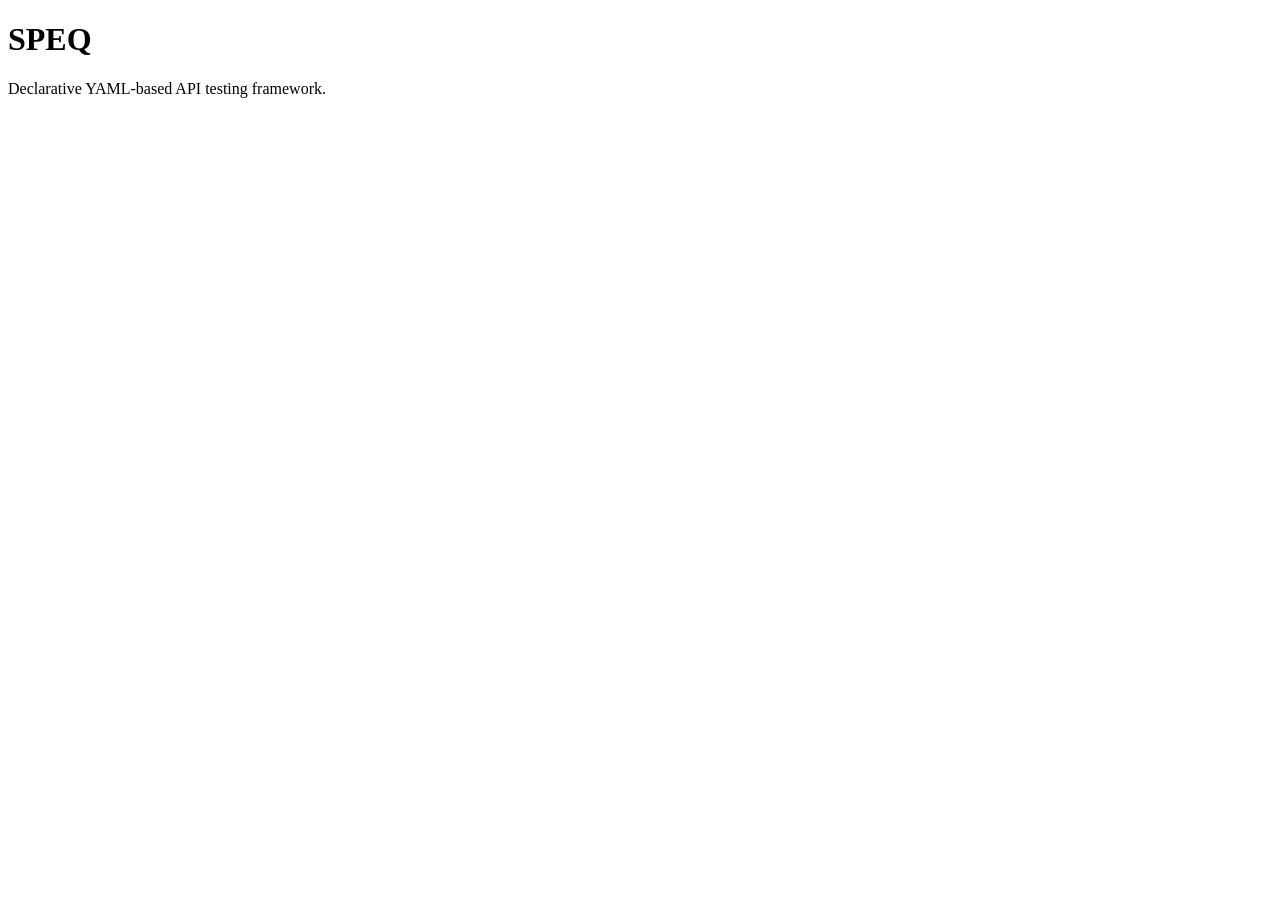
==== index.html @ 20cd374a "chore: initialize GitHub Pages site Co-authored-by: Cursor <cursoragent@cursor.com>" ====
<!doctype html>
<html lang="en">
  <head>
    <meta charset="utf-8">
    <meta name="viewport" content="width=device-width, initial-scale=1">
    <title>SPEQ</title>
  </head>
  <body>
    <main>
      <h1>SPEQ</h1>
      <p>Declarative YAML-based API testing framework.</p>
    </main>
  </body>
</html>
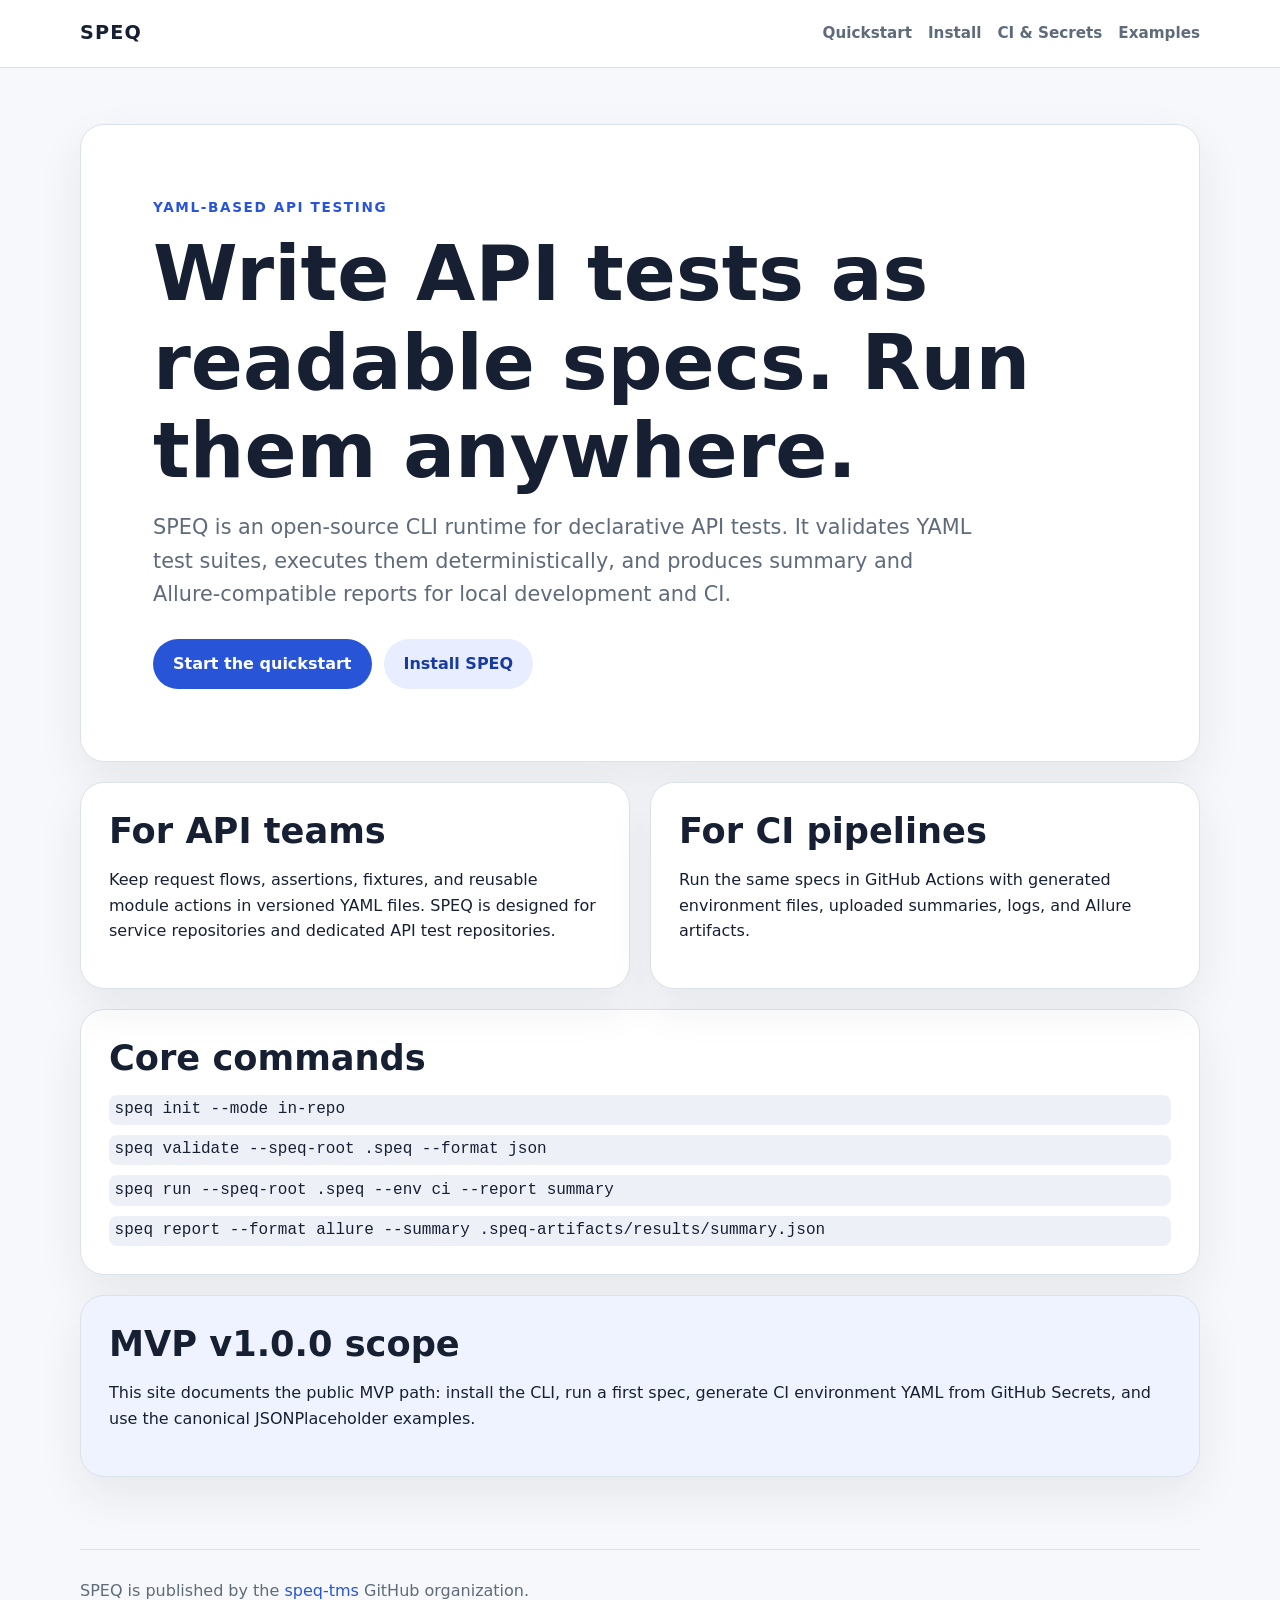
==== commit 6b77cddd: "chore: add MVP GitHub Pages site Publish the static v1.0.0 documentation scaffold with install, quic" ====
--- a/index.html
+++ b/index.html
@@ -3,12 +3,76 @@
   <head>
     <meta charset="utf-8">
     <meta name="viewport" content="width=device-width, initial-scale=1">
-    <title>SPEQ</title>
+    <meta name="description" content="SPEQ is a declarative YAML-based API testing CLI for local and CI workflows.">
+    <title>SPEQ - Declarative API Testing</title>
+    <link rel="stylesheet" href="assets/styles.css">
   </head>
   <body>
+    <header class="site-header">
+      <nav class="nav" aria-label="Main navigation">
+        <a class="brand" href="index.html">SPEQ</a>
+        <div class="nav-links">
+          <a href="quickstart.html">Quickstart</a>
+          <a href="install.html">Install</a>
+          <a href="ci-secrets.html">CI &amp; Secrets</a>
+          <a href="examples.html">Examples</a>
+        </div>
+      </nav>
+    </header>
+
     <main>
-      <h1>SPEQ</h1>
-      <p>Declarative YAML-based API testing framework.</p>
+      <section class="hero">
+        <p class="eyebrow">YAML-based API testing</p>
+        <h1>Write API tests as readable specs. Run them anywhere.</h1>
+        <p class="lead">
+          SPEQ is an open-source CLI runtime for declarative API tests. It validates YAML test suites,
+          executes them deterministically, and produces summary and Allure-compatible reports for local
+          development and CI.
+        </p>
+        <div class="actions">
+          <a class="button" href="quickstart.html">Start the quickstart</a>
+          <a class="button secondary" href="install.html">Install SPEQ</a>
+        </div>
+      </section>
+
+      <section class="grid two">
+        <article class="card">
+          <h2>For API teams</h2>
+          <p>
+            Keep request flows, assertions, fixtures, and reusable module actions in versioned YAML files.
+            SPEQ is designed for service repositories and dedicated API test repositories.
+          </p>
+        </article>
+        <article class="card">
+          <h2>For CI pipelines</h2>
+          <p>
+            Run the same specs in GitHub Actions with generated environment files, uploaded summaries,
+            logs, and Allure artifacts.
+          </p>
+        </article>
+      </section>
+
+      <section class="section">
+        <h2>Core commands</h2>
+        <div class="command-list">
+          <code>speq init --mode in-repo</code>
+          <code>speq validate --speq-root .speq --format json</code>
+          <code>speq run --speq-root .speq --env ci --report summary</code>
+          <code>speq report --format allure --summary .speq-artifacts/results/summary.json</code>
+        </div>
+      </section>
+
+      <section class="section callout">
+        <h2>MVP v1.0.0 scope</h2>
+        <p>
+          This site documents the public MVP path: install the CLI, run a first spec, generate CI
+          environment YAML from GitHub Secrets, and use the canonical JSONPlaceholder examples.
+        </p>
+      </section>
     </main>
+
+    <footer class="site-footer">
+      <p>SPEQ is published by the <a href="https://github.com/speq-tms">speq-tms</a> GitHub organization.</p>
+    </footer>
   </body>
 </html>
--- a/assets/styles.css
+++ b/assets/styles.css
@@ -0,0 +1,284 @@
+:root {
+  color-scheme: light;
+  --bg: #f7f8fb;
+  --panel: #ffffff;
+  --text: #172033;
+  --muted: #5f6b7a;
+  --border: #dce2ea;
+  --accent: #2854d8;
+  --accent-dark: #183ba3;
+  --code-bg: #101827;
+  --code-text: #eef4ff;
+  --shadow: 0 18px 45px rgba(23, 32, 51, 0.08);
+}
+
+* {
+  box-sizing: border-box;
+}
+
+body {
+  margin: 0;
+  background: var(--bg);
+  color: var(--text);
+  font-family: Inter, ui-sans-serif, system-ui, -apple-system, BlinkMacSystemFont, "Segoe UI", sans-serif;
+  line-height: 1.6;
+}
+
+a {
+  color: var(--accent);
+  text-decoration: none;
+}
+
+a:hover {
+  text-decoration: underline;
+}
+
+.site-header {
+  background: rgba(255, 255, 255, 0.92);
+  border-bottom: 1px solid var(--border);
+  position: sticky;
+  top: 0;
+  z-index: 10;
+  backdrop-filter: blur(14px);
+}
+
+.nav,
+main,
+.site-footer {
+  width: min(1120px, calc(100% - 32px));
+  margin: 0 auto;
+}
+
+.nav {
+  display: flex;
+  align-items: center;
+  justify-content: space-between;
+  gap: 24px;
+  padding: 18px 0;
+}
+
+.brand {
+  color: var(--text);
+  font-size: 1.2rem;
+  font-weight: 800;
+  letter-spacing: 0.06em;
+}
+
+.nav-links {
+  display: flex;
+  flex-wrap: wrap;
+  gap: 16px;
+  font-size: 0.95rem;
+  font-weight: 600;
+}
+
+.nav-links a {
+  color: var(--muted);
+}
+
+.nav-links a:hover,
+.nav-links a[aria-current="page"] {
+  color: var(--accent);
+  text-decoration: none;
+}
+
+main {
+  padding: 56px 0 72px;
+}
+
+.hero,
+.section,
+.card {
+  background: var(--panel);
+  border: 1px solid var(--border);
+  border-radius: 24px;
+  box-shadow: var(--shadow);
+}
+
+.hero {
+  padding: clamp(32px, 7vw, 72px);
+}
+
+.eyebrow {
+  color: var(--accent);
+  font-size: 0.85rem;
+  font-weight: 800;
+  letter-spacing: 0.12em;
+  margin: 0 0 12px;
+  text-transform: uppercase;
+}
+
+h1,
+h2,
+h3 {
+  line-height: 1.15;
+  margin: 0 0 16px;
+}
+
+h1 {
+  font-size: clamp(2.2rem, 6vw, 4.8rem);
+  max-width: 920px;
+}
+
+h2 {
+  font-size: clamp(1.5rem, 3vw, 2.2rem);
+}
+
+h3 {
+  font-size: 1.2rem;
+}
+
+p {
+  margin: 0 0 16px;
+}
+
+.lead {
+  color: var(--muted);
+  font-size: clamp(1.05rem, 2vw, 1.3rem);
+  max-width: 820px;
+}
+
+.actions {
+  display: flex;
+  flex-wrap: wrap;
+  gap: 12px;
+  margin-top: 28px;
+}
+
+.button {
+  align-items: center;
+  background: var(--accent);
+  border-radius: 999px;
+  color: #ffffff;
+  display: inline-flex;
+  font-weight: 800;
+  justify-content: center;
+  padding: 12px 20px;
+}
+
+.button:hover {
+  background: var(--accent-dark);
+  text-decoration: none;
+}
+
+.button.secondary {
+  background: #e8edff;
+  color: var(--accent-dark);
+}
+
+.grid {
+  display: grid;
+  gap: 20px;
+  margin-top: 20px;
+}
+
+.grid.two {
+  grid-template-columns: repeat(2, minmax(0, 1fr));
+}
+
+.card,
+.section {
+  padding: 28px;
+}
+
+.section {
+  margin-top: 20px;
+}
+
+.callout {
+  background: #eef3ff;
+}
+
+.command-list {
+  display: grid;
+  gap: 10px;
+}
+
+code,
+pre {
+  font-family: "SFMono-Regular", Consolas, "Liberation Mono", monospace;
+}
+
+code {
+  background: #edf1f7;
+  border-radius: 8px;
+  color: #172033;
+  padding: 0.15rem 0.35rem;
+}
+
+pre {
+  background: var(--code-bg);
+  border-radius: 18px;
+  color: var(--code-text);
+  margin: 18px 0;
+  overflow-x: auto;
+  padding: 20px;
+}
+
+pre code {
+  background: transparent;
+  color: inherit;
+  padding: 0;
+}
+
+ul,
+ol {
+  margin: 0 0 16px 1.25rem;
+  padding: 0;
+}
+
+li {
+  margin: 8px 0;
+}
+
+.steps {
+  counter-reset: steps;
+  list-style: none;
+  margin-left: 0;
+}
+
+.steps > li {
+  border-left: 4px solid var(--accent);
+  counter-increment: steps;
+  margin: 18px 0;
+  padding: 2px 0 2px 18px;
+}
+
+.steps > li::before {
+  color: var(--accent);
+  content: "Step " counter(steps);
+  display: block;
+  font-size: 0.78rem;
+  font-weight: 800;
+  letter-spacing: 0.08em;
+  text-transform: uppercase;
+}
+
+.note {
+  border-left: 4px solid var(--accent);
+  color: var(--muted);
+  padding-left: 16px;
+}
+
+.site-footer {
+  border-top: 1px solid var(--border);
+  color: var(--muted);
+  padding: 28px 0 40px;
+}
+
+@media (max-width: 760px) {
+  .nav {
+    align-items: flex-start;
+    flex-direction: column;
+  }
+
+  .grid.two {
+    grid-template-columns: 1fr;
+  }
+
+  .hero,
+  .section,
+  .card {
+    border-radius: 18px;
+  }
+}
